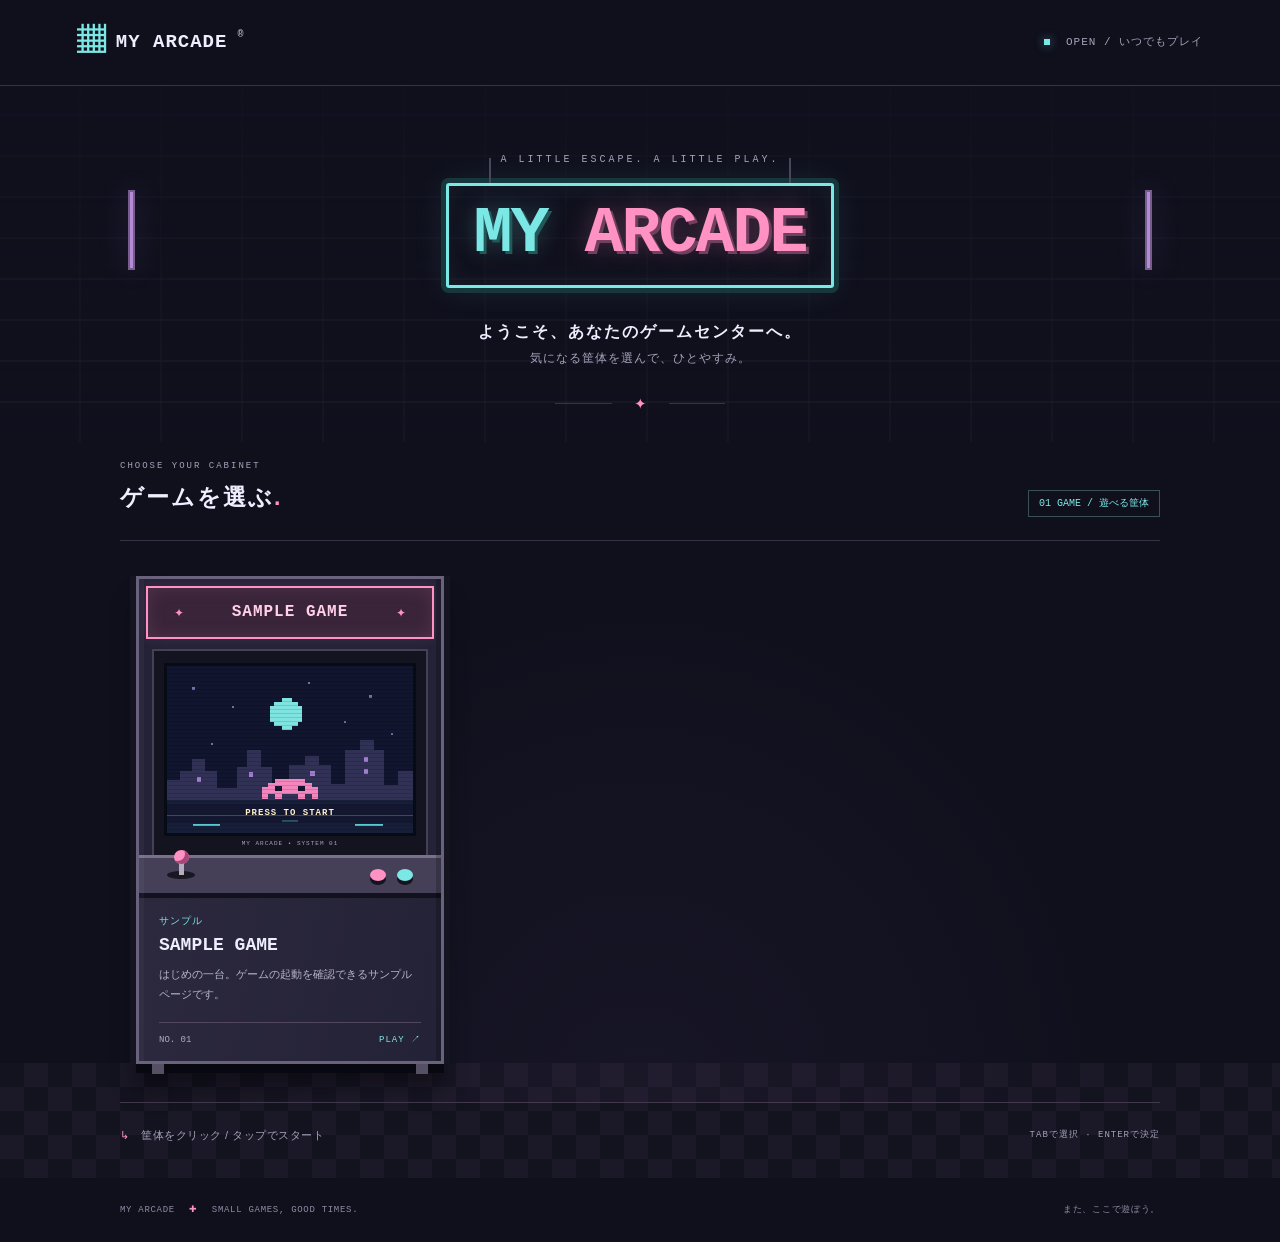
==== index.html @ 29620069 "Initial MY ARCADE implementation" ====
<!doctype html>
<html lang="ja">
<head>
  <meta charset="utf-8">
  <meta name="viewport" content="width=device-width, initial-scale=1">
  <meta name="theme-color" content="#10101d">
  <meta name="description" content="小さなゲームと出会う、ドット絵のWebゲームセンター。好きな筐体を選んで遊ぼう。">
  <title>MY ARCADE — 小さなゲームセンター</title>
  <link rel="stylesheet" href="./css/arcade.css">
  <script src="./js/arcade.js" defer></script>
</head>
<body>
  <a class="skip-link" href="#games">ゲーム一覧へスキップ</a>
  <header class="site-header">
    <a class="brand" href="./index.html" aria-label="MY ARCADE ホーム"><span class="brand-icon" aria-hidden="true">▦</span> MY ARCADE<span class="brand-dot">®</span></a>
    <span class="open-sign"><span aria-hidden="true"></span> OPEN / いつでもプレイ</span>
  </header>

  <main>
    <section class="welcome" aria-labelledby="welcome-title">
      <div class="wall-light wall-light-left" aria-hidden="true"></div>
      <div class="wall-light wall-light-right" aria-hidden="true"></div>
      <p class="eyebrow">A LITTLE ESCAPE. A LITTLE PLAY.</p>
      <h1 id="welcome-title" class="neon-sign">MY <span>ARCADE</span></h1>
      <p class="welcome-copy">ようこそ、あなたのゲームセンターへ。</p>
      <p class="welcome-note">気になる筐体を選んで、ひとやすみ。</p>
      <div class="welcome-rule" aria-hidden="true"><span>✦</span></div>
    </section>

    <section id="games" class="arcade-room" aria-labelledby="games-title" tabindex="-1">
      <div class="section-heading">
        <div><p class="eyebrow">CHOOSE YOUR CABINET</p><h2 id="games-title">ゲームを選ぶ<span class="heading-dot">.</span></h2></div>
        <span id="game-count" class="game-count">LOADING…</span>
      </div>
      <p id="load-status" class="load-status" role="status" aria-live="polite">筐体の電源を入れています…</p>
      <div id="game-list" class="game-grid" aria-busy="true"></div>
      <noscript><p class="load-status">ゲーム一覧を表示するには、JavaScriptを有効にしてください。</p></noscript>
      <div class="room-instructions"><span aria-hidden="true">↳</span> 筐体をクリック / タップでスタート<span class="keyboard-note">TABで選択 · ENTERで決定</span></div>
    </section>
  </main>

  <footer class="site-footer"><span>MY ARCADE <span class="footer-cross" aria-hidden="true">✚</span> SMALL GAMES, GOOD TIMES.</span><span>また、ここで遊ぼう。</span></footer>
</body>
</html>
---- css/arcade.css ----
/* All artwork and typography are local: no fonts, libraries or image services. */
:root { color-scheme: dark; --bg: #10101d; --text: #eeeeff; --muted: #a3a2bb; --cyan: #7ce8e5; --pink: #ff91c3; --line: #353348; }
* { box-sizing: border-box; }
html { min-width: 280px; }
body { margin: 0; background: var(--bg); color: var(--text); font-family: "Segoe UI", "Yu Gothic", Meiryo, sans-serif; font-size: 14px; line-height: 1.7; }
a { color: inherit; text-decoration: none; }
a:focus-visible { outline: 3px solid #fff8b8; outline-offset: 7px; }
.skip-link { position: fixed; top: -100px; left: 20px; z-index: 10; padding: 10px 20px; background: var(--cyan); color: var(--bg); }
.skip-link:focus { top: 12px; }
.site-header { max-width: 1280px; margin: auto; min-height: 86px; padding: 0 6%; display: flex; align-items: center; justify-content: space-between; gap: 20px; border-bottom: 1px solid var(--line); }
.brand { display: inline-flex; align-items: center; gap: 10px; font-family: Consolas, "Courier New", monospace; font-size: 19px; font-weight: 900; letter-spacing: 1px; white-space: nowrap; }
.brand-icon { color: var(--cyan); font-size: 28px; line-height: 1; }
.brand-dot { align-self: flex-start; font-size: 10px; color: var(--muted); }
.open-sign { color: var(--muted); font: 11px/1.6 Consolas, "Courier New", Meiryo, monospace; letter-spacing: 1px; }
.open-sign > span { display: inline-block; width: 6px; height: 6px; background: var(--cyan); margin-right: 8px; box-shadow: 0 0 10px #7ce8e580; }
.welcome { position: relative; overflow: hidden; text-align: center; padding: 65px 24px 26px; background-image: linear-gradient(#10101dcc, #10101d00), repeating-linear-gradient(0deg, transparent 0 39px, #25233460 39px 41px), repeating-linear-gradient(90deg, transparent 0 79px, #25233440 79px 81px); }
.eyebrow { margin: 0 0 14px; font: 10px/1.8 Consolas, "Courier New", monospace; letter-spacing: 3px; color: var(--muted); }
.neon-sign { display: inline-block; position: relative; margin: 0 0 18px; padding: 9px 24px 12px; border: 3px solid var(--cyan); border-radius: 3px; font: 900 clamp(30px, 6vw, 65px)/1.2 Consolas, "Courier New", monospace; letter-spacing: -2px; color: var(--cyan); text-shadow: 3px 3px #235859, 0 0 24px #7ce8e54d; box-shadow: 0 0 0 5px #16383c, inset 0 0 25px #7ce8e510, 0 0 35px #7ce8e51a; }
.neon-sign::before, .neon-sign::after { content: ""; position: absolute; top: -28px; width: 2px; height: 25px; background: #49475a; }
.neon-sign::before { left: 40px; }.neon-sign::after { right: 40px; }
.neon-sign span { color: var(--pink); text-shadow: 3px 3px #713f5f, 0 0 24px #ff91c34d; }
.welcome-copy { margin: 12px 0 3px; font-size: 16px; font-weight: 600; letter-spacing: 2px; }
.welcome-note { margin: 0; color: var(--muted); font-size: 12px; letter-spacing: 1px; }
.welcome-rule { display: flex; align-items: center; gap: 22px; width: 170px; margin: 22px auto 0; color: var(--pink); font-size: 15px; }
.welcome-rule::before, .welcome-rule::after { content: ""; height: 1px; flex: 1; background: var(--line); }
.wall-light { position: absolute; top: 104px; height: 80px; width: 7px; background: #b58ad5; border: 2px solid #765d8d; box-shadow: 0 0 28px #b58ad538; }
.wall-light-left { left: 10%; }.wall-light-right { right: 10%; }
.arcade-room { max-width: 1120px; margin: auto; padding: 16px 40px 0; position: relative; }
.section-heading { display: flex; align-items: flex-end; justify-content: space-between; gap: 16px; padding-bottom: 23px; border-bottom: 1px solid var(--line); }
.section-heading .eyebrow { margin-bottom: 4px; font-size: 9px; letter-spacing: 2px; }
h2 { margin: 0; font-size: 23px; letter-spacing: 2px; }.heading-dot { color: var(--pink); }
.game-count { color: var(--cyan); border: 1px solid #3a5058; padding: 4px 10px; font: 10px/1.7 Consolas, Meiryo, monospace; white-space: nowrap; }
.game-grid { display: grid; grid-template-columns: repeat(3, minmax(0, 1fr)); gap: 42px; padding: 35px 16px 38px; background: radial-gradient(ellipse at 50% 100%, #65508417, transparent 65%); }
.cabinet { min-width: 0; display: flex; flex-direction: column; position: relative; border: 3px solid #6a627c; background: #242237; box-shadow: 6px 0 #151522, -6px 0 #151522, 0 9px 0 #080910, 0 24px 22px #0006; transition: transform .16s ease, filter .16s ease; }
.cabinet::before { content: ""; position: absolute; inset: 0; pointer-events: none; border-left: 5px solid #ffffff08; border-right: 5px solid #0003; }
.cabinet:hover { transform: translateY(-5px); filter: brightness(1.1); }.cabinet:active { transform: translateY(-1px); }
.cabinet-marquee { min-height: 53px; margin: 7px; padding: 9px 6px; border: 2px solid var(--pink); background: #392439; display: flex; align-items: center; justify-content: space-around; gap: 8px; color: #ffd0e7; box-shadow: inset 0 0 18px #ff91c320, 0 0 12px #ff91c31a; }
.marquee-title { min-width: 0; overflow-wrap: anywhere; font: bold 16px/1.3 Consolas, Meiryo, monospace; text-align: center; letter-spacing: 1px; }
.marquee-star { color: var(--pink); font-size: 12px; }
.cabinet-bezel { margin: 3px 13px 0; padding: 12px 10px 4px; background: #141421; border: 2px solid #454056; border-bottom: 0; }
.cabinet-screen { position: relative; overflow: hidden; aspect-ratio: 240 / 164; border: 3px solid #070b15; background: #11152d; }
.cabinet-screen::after { content: ""; position: absolute; inset: 0; background: repeating-linear-gradient(transparent 0 3px, #0002 3px 4px); pointer-events: none; }
.screen-fallback, .game-thumbnail, .pixel-scene { position: absolute; inset: 0; width: 100%; height: 100%; object-fit: cover; image-rendering: pixelated; }
.screen-prompt { position: absolute; z-index: 1; bottom: 10px; left: 0; right: 0; text-align: center; font: bold 9px/1.4 Consolas, monospace; letter-spacing: 1px; color: #fff1ca; background: #11152da8; padding: 3px; }
.screen-label { display: block; text-align: center; font: 6px/2.5 Consolas, monospace; letter-spacing: 1px; color: #aaa4bb; }
.cabinet-controls { height: 43px; border-top: 3px solid #7a708a; border-bottom: 5px solid #12111e; background: #454058; display: flex; align-items: center; justify-content: flex-end; gap: 11px; padding: 0 28px; }
.joystick { margin-right: auto; width: 28px; height: 8px; background: #191722; position: relative; border-radius: 50%; }
.joystick::before { content: ""; position: absolute; width: 5px; height: 16px; background: #b8acbf; bottom: 4px; left: 12px; }
.joystick::after { content: ""; position: absolute; width: 15px; height: 14px; background: var(--pink); border-radius: 50%; box-shadow: inset -4px -3px #a54779; bottom: 15px; left: 7px; }
.control-button { width: 16px; height: 12px; border-radius: 50%; box-shadow: 0 4px #141320; }.pink { background: var(--pink); }.cyan { background: var(--cyan); }
.cabinet-panel { padding: 14px 20px 13px; flex: 1; display: flex; flex-direction: column; background: linear-gradient(100deg, #2c293e, #242237); }
.cabinet-category { color: var(--cyan); font-size: 10px; letter-spacing: 1px; }
.cabinet-title { margin: 3px 0 5px; font: bold 18px/1.5 Consolas, Meiryo, monospace; overflow-wrap: anywhere; }
.cabinet-description { margin: 0 0 17px; color: #b9b4cb; font-size: 11px; line-height: 1.9; overflow-wrap: anywhere; }
.cabinet-bottom { display: flex; align-items: center; justify-content: space-between; gap: 8px; margin-top: auto; padding-top: 10px; border-top: 1px solid #51485f; font: 9px/1.6 Consolas, monospace; }
.cabinet-number { color: #b1a9c0; }.play-label { color: var(--cyan); letter-spacing: 1px; }
.cabinet-feet { position: absolute; bottom: -13px; left: 13px; right: 13px; height: 10px; border-left: 12px solid #555064; border-right: 12px solid #555064; }
.room-instructions { min-height: 76px; border-top: 1px solid #42394e; padding: 23px 0; color: var(--muted); font-size: 11px; letter-spacing: .5px; }
.room-instructions > span:first-child { color: var(--pink); margin-right: 8px; }.keyboard-note { float: right; font: 9px/2 Consolas, Meiryo, monospace; letter-spacing: 1px; }
.arcade-room::after { content: ""; position: absolute; z-index: -1; left: calc((100vw - 100%) / -2); right: calc((100vw - 100%) / -2); bottom: 0; height: 115px; background-color: #171421; background-image: conic-gradient(#262032 25%, transparent 0 50%, #262032 0 75%, transparent 0); background-size: 48px 48px; opacity: .5; }
.load-status { padding: 28px 20px; border: 1px dashed var(--line); color: var(--muted); text-align: center; }.load-status[hidden] { display: none; }.is-error { color: #ffb2ce; border-color: #92556b; }
.site-footer { max-width: 1120px; margin: auto; padding: 24px 40px; display: flex; justify-content: space-between; gap: 16px; color: #8f8bA4; font: 9px/1.8 Consolas, Meiryo, monospace; letter-spacing: .7px; }.footer-cross { color: var(--pink); padding: 0 8px; }
.sample-page { min-height: 100vh; display: flex; flex-direction: column; }.sample-page .site-header, .sample-page .site-footer { width: 100%; }.sample-main { width: min(100%, 780px); margin: auto; padding: 36px 30px 60px; }.back-link { color: var(--cyan); font-size: 12px; }.sample-card { margin-top: 24px; padding: 38px 24px; border: 2px solid #58506c; box-shadow: 7px 7px #252036; text-align: center; background: #1b192b; }.sample-scene { display: block; max-width: 100%; margin: 20px auto; image-rendering: pixelated; }.sample-card h1 { font: bold clamp(24px, 5vw, 36px)/1.4 Consolas, monospace; color: var(--pink); }.sample-badge { display: inline-block; padding: 3px 12px; border: 1px solid #4a7375; color: var(--cyan); font-size: 12px; }.sample-note { color: var(--muted); font-size: 13px; }.primary-link { display: inline-block; padding: 12px 22px; margin-top: 20px; background: var(--cyan); color: #10101d; border-bottom: 4px solid #3c898f; font-size: 13px; font-weight: bold; }.primary-link:hover { background: #b0fffc; }
@media (min-width: 1400px) { .welcome { padding-top: 80px; padding-bottom: 40px; } }
@media (max-width: 900px) { .game-grid { grid-template-columns: repeat(2, minmax(0, 1fr)); gap: 38px; }.wall-light-left { left: 5%; }.wall-light-right { right: 5%; } }
@media (max-width: 600px) { .site-header { min-height: 68px; padding: 0 22px; }.brand { font-size: 16px; }.open-sign { font-size: 8px; letter-spacing: 0; }.open-sign > span { margin-right: 4px; }.welcome { padding: 54px 18px 24px; }.eyebrow { font-size: 8px; letter-spacing: 2px; }.neon-sign { padding: 12px 14px; letter-spacing: -1px; }.welcome-copy { font-size: 13px; letter-spacing: .8px; }.welcome-note { font-size: 10px; }.wall-light { top: 160px; height: 35px; width: 5px; }.arcade-room { padding: 14px 24px 0; }.section-heading { gap: 10px; align-items: center; }h2 { font-size: 19px; letter-spacing: 1px; }.section-heading .eyebrow { font-size: 7px; letter-spacing: 1px; }.game-count { font-size: 8px; padding: 4px 6px; }.game-grid { gap: 24px; padding: 30px 3px 35px; }.cabinet-marquee { margin: 5px; padding: 7px 4px; min-height: 45px; gap: 3px; }.marquee-title { font-size: 12px; }.marquee-star { font-size: 8px; }.cabinet-bezel { margin: 3px 7px 0; padding: 7px 5px 3px; }.cabinet-controls { padding: 0 15px; gap: 8px; }.cabinet-panel { padding: 12px; }.cabinet-title { font-size: 15px; }.screen-prompt { font-size: 7px; bottom: 5px; }.keyboard-note { display: none; }.site-footer { padding: 24px; flex-direction: column; gap: 6px; font-size: 8px; }.room-instructions { font-size: 10px; } }
@media (max-width: 460px) { .game-grid { grid-template-columns: minmax(0, 290px); justify-content: center; }.marquee-title { font-size: 17px; }.cabinet-marquee { min-height: 53px; }.cabinet-panel { padding: 16px 20px; }.cabinet-title { font-size: 18px; }.cabinet-bezel { margin: 3px 13px 0; padding: 12px 10px 4px; }.screen-prompt { font-size: 9px; }.cabinet-controls { padding: 0 28px; }.sample-main { padding: 28px 20px 45px; } }
@media (prefers-reduced-motion: reduce) { .cabinet { transition: none; } }
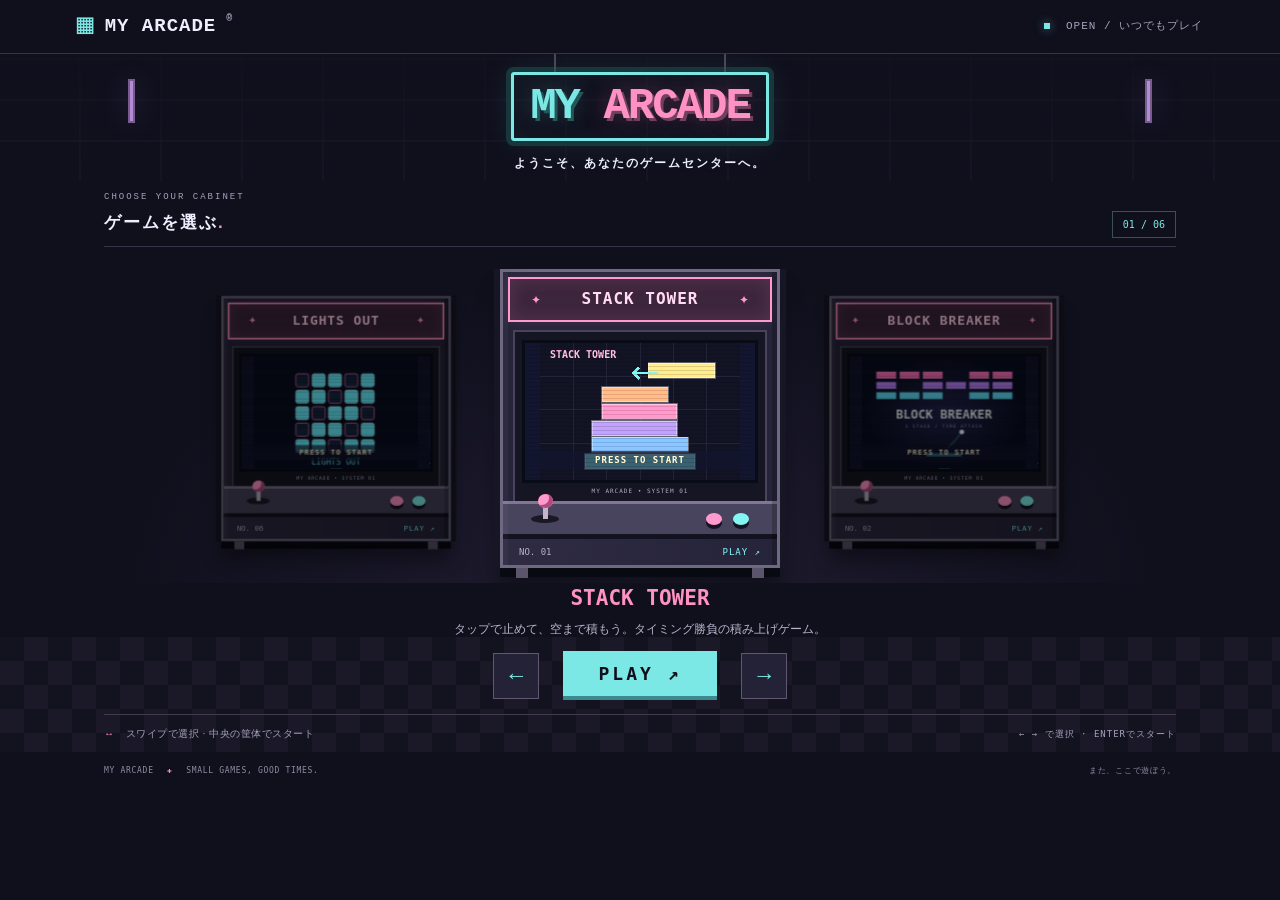
==== commit 6d87d26a: "feat: implement centered arcade cabinet carousel" ====
--- a/index.html
+++ b/index.html
@@ -9,7 +9,7 @@
   <link rel="stylesheet" href="./css/arcade.css">
   <script src="./js/arcade.js" defer></script>
 </head>
-<body>
+<body class="arcade-home">
   <a class="skip-link" href="#games">ゲーム一覧へスキップ</a>
   <header class="site-header">
     <a class="brand" href="./index.html" aria-label="MY ARCADE ホーム"><span class="brand-icon" aria-hidden="true">▦</span> MY ARCADE<span class="brand-dot">®</span></a>
@@ -33,9 +33,20 @@
         <span id="game-count" class="game-count">LOADING…</span>
       </div>
       <p id="load-status" class="load-status" role="status" aria-live="polite">筐体の電源を入れています…</p>
-      <div id="game-list" class="game-grid" aria-busy="true"></div>
+      <div id="game-list" class="game-carousel" aria-busy="true" role="region" aria-roledescription="カルーセル" aria-label="ゲーム筐体"></div>
+      <div id="game-selection" class="game-selection" hidden>
+        <div class="selection-info" aria-live="polite" aria-atomic="true">
+          <h3 id="selected-title"></h3>
+          <p id="selected-description"></p>
+        </div>
+        <div class="selection-actions">
+          <button id="previous-game" class="carousel-nav" type="button" aria-label="前のゲーム">←</button>
+          <a id="play-game" class="primary-link">PLAY <span aria-hidden="true">↗</span></a>
+          <button id="next-game" class="carousel-nav" type="button" aria-label="次のゲーム">→</button>
+        </div>
+      </div>
       <noscript><p class="load-status">ゲーム一覧を表示するには、JavaScriptを有効にしてください。</p></noscript>
-      <div class="room-instructions"><span aria-hidden="true">↳</span> 筐体をクリック / タップでスタート<span class="keyboard-note">TABで選択 · ENTERで決定</span></div>
+      <div class="room-instructions"><span aria-hidden="true">↔</span> スワイプで選択 · 中央の筐体でスタート<span class="keyboard-note">← → で選択 · ENTERでスタート</span></div>
     </section>
   </main>
 
--- a/css/arcade.css
+++ b/css/arcade.css
@@ -66,3 +66,66 @@
 @media (max-width: 600px) { .site-header { min-height: 68px; padding: 0 22px; }.brand { font-size: 16px; }.open-sign { font-size: 8px; letter-spacing: 0; }.open-sign > span { margin-right: 4px; }.welcome { padding: 54px 18px 24px; }.eyebrow { font-size: 8px; letter-spacing: 2px; }.neon-sign { padding: 12px 14px; letter-spacing: -1px; }.welcome-copy { font-size: 13px; letter-spacing: .8px; }.welcome-note { font-size: 10px; }.wall-light { top: 160px; height: 35px; width: 5px; }.arcade-room { padding: 14px 24px 0; }.section-heading { gap: 10px; align-items: center; }h2 { font-size: 19px; letter-spacing: 1px; }.section-heading .eyebrow { font-size: 7px; letter-spacing: 1px; }.game-count { font-size: 8px; padding: 4px 6px; }.game-grid { gap: 24px; padding: 30px 3px 35px; }.cabinet-marquee { margin: 5px; padding: 7px 4px; min-height: 45px; gap: 3px; }.marquee-title { font-size: 12px; }.marquee-star { font-size: 8px; }.cabinet-bezel { margin: 3px 7px 0; padding: 7px 5px 3px; }.cabinet-controls { padding: 0 15px; gap: 8px; }.cabinet-panel { padding: 12px; }.cabinet-title { font-size: 15px; }.screen-prompt { font-size: 7px; bottom: 5px; }.keyboard-note { display: none; }.site-footer { padding: 24px; flex-direction: column; gap: 6px; font-size: 8px; }.room-instructions { font-size: 10px; } }
 @media (max-width: 460px) { .game-grid { grid-template-columns: minmax(0, 290px); justify-content: center; }.marquee-title { font-size: 17px; }.cabinet-marquee { min-height: 53px; }.cabinet-panel { padding: 16px 20px; }.cabinet-title { font-size: 18px; }.cabinet-bezel { margin: 3px 13px 0; padding: 12px 10px 4px; }.screen-prompt { font-size: 9px; }.cabinet-controls { padding: 0 28px; }.sample-main { padding: 28px 20px 45px; } }
 @media (prefers-reduced-motion: reduce) { .cabinet { transition: none; } }
+
+/* The portal keeps the original pixel cabinets in a flat, circular stage. */
+.arcade-home { min-height: 100svh; }
+.arcade-home .site-header { min-height: 54px; }
+.arcade-home .welcome { padding: 18px 18px 8px; }
+.arcade-home .welcome .eyebrow, .arcade-home .welcome-note, .arcade-home .welcome-rule { display: none; }
+.arcade-home .neon-sign { font-size: clamp(28px, 4vw, 44px); padding: 5px 16px; margin-bottom: 4px; }
+.arcade-home .welcome-copy { margin: 8px 0 0; font-size: 12px; }
+.arcade-home .wall-light { top: 25px; height: 44px; }
+.arcade-home .arcade-room { padding: 8px 24px 0; }
+.arcade-home .section-heading { padding-bottom: 8px; }
+.arcade-home h2 { font-size: 17px; }
+.game-carousel { --cabinet-width: clamp(210px, 62vw, 280px); --step: calc(var(--cabinet-width) + 24px); position: relative; height: 336px; margin: 0 -24px; overflow: hidden; touch-action: pan-y pinch-zoom; user-select: none; background: radial-gradient(ellipse at 50% 100%, #65508430, transparent 65%); }
+.game-carousel .cabinet { position: absolute; top: 22px; left: calc(50% - var(--cabinet-width) / 2); width: var(--cabinet-width); transform: translateX(calc(var(--offset) * var(--step))) scale(.82); transform-origin: center; filter: brightness(.55); opacity: 0; visibility: hidden; transition: transform .25s ease, filter .25s ease, opacity .25s ease, visibility .25s; }
+.game-carousel .cabinet.is-selected { transform: translateX(0) scale(1); filter: brightness(1.06); opacity: 1; visibility: visible; z-index: 2; }
+.game-carousel .cabinet.is-neighbor { opacity: 1; visibility: visible; z-index: 1; }
+.game-carousel .cabinet.reposition { transition: none; }
+.game-carousel .cabinet-marquee { min-height: 45px; margin: 5px; padding: 7px 4px; }
+.game-carousel .marquee-title { font-size: 16px; }
+.game-carousel .cabinet-bezel { margin: 3px 10px 0; padding: 8px 7px 3px; }
+.game-carousel .cabinet-panel { flex: none; padding: 6px 16px; }
+.game-carousel .cabinet-category { display: none; }
+.game-carousel .cabinet-screen { aspect-ratio: 240 / 145; }
+.game-carousel .game-thumbnail { object-fit: contain; background: #11152d; }
+.game-carousel .cabinet-bottom { margin: 0; padding: 0; border: 0; }
+.game-carousel .cabinet-controls { height: 38px; }
+.game-selection { max-width: 520px; margin: 0 auto; text-align: center; }
+.selection-info h3 { margin: 0; font: bold 21px/1.5 Consolas, Meiryo, monospace; color: var(--pink); overflow-wrap: anywhere; }
+.selection-info p { margin: 4px 0 12px; font-size: 12px; color: #b9b4cb; overflow-wrap: anywhere; }
+.selection-actions { display: flex; justify-content: center; align-items: center; gap: 24px; }
+.selection-actions .primary-link { margin: 0; min-width: 154px; padding: 9px 22px; font: bold 18px/1.5 Consolas, monospace; letter-spacing: 3px; }
+.carousel-nav { min-width: 46px; min-height: 46px; border: 1px solid #655670; background: #242237; color: var(--cyan); font-size: 23px; cursor: pointer; }
+.carousel-nav:disabled { opacity: .3; cursor: default; }
+button:focus-visible { outline: 3px solid #fff8b8; outline-offset: 4px; }
+.arcade-home .room-instructions { min-height: 0; margin-top: 14px; padding: 10px 0; font-size: 10px; }
+.arcade-home .site-footer { padding: 12px 24px; flex-direction: row; font-size: 8px; }
+[hidden] { display: none !important; }
+@media (max-width: 600px) {
+  .game-carousel { --step: calc(var(--cabinet-width) - 8px); height: 328px; }
+  .arcade-home .site-header { padding: 0 16px; gap: 8px; }
+  .arcade-home .open-sign { font-size: 7px; }
+  .arcade-home .section-heading .eyebrow { font-size: 7px; }
+  .arcade-home .site-footer > span:last-child { display: none; }
+}
+@media (max-height: 720px) and (max-width: 600px) {
+  .arcade-home .site-header { min-height: 44px; }
+  .arcade-home .welcome { padding: 6px 18px 2px; }
+  .arcade-home .neon-sign { font-size: 25px; padding: 3px 14px; }
+  .arcade-home .section-heading { padding-bottom: 4px; }
+  .arcade-home .section-heading .eyebrow { display: none; }
+  .arcade-home .welcome-copy { display: none; }
+  .game-carousel { --cabinet-width: 200px; height: 255px; }
+  .game-carousel .cabinet { top: 10px; }
+  .game-carousel .cabinet-screen { aspect-ratio: 240 / 120; }
+  .game-carousel .cabinet-marquee { min-height: 38px; }
+  .selection-info h3 { font-size: 19px; }
+  .selection-info p { font-size: 11px; line-height: 1.6; margin-bottom: 8px; }
+  .arcade-home .room-instructions { margin-top: 6px; padding: 4px 0; }
+  .arcade-home .site-footer { padding: 0 24px; font-size: 7px; }
+}
+@media (prefers-reduced-motion: reduce) {
+  .game-carousel .cabinet { transition: none; }
+}
